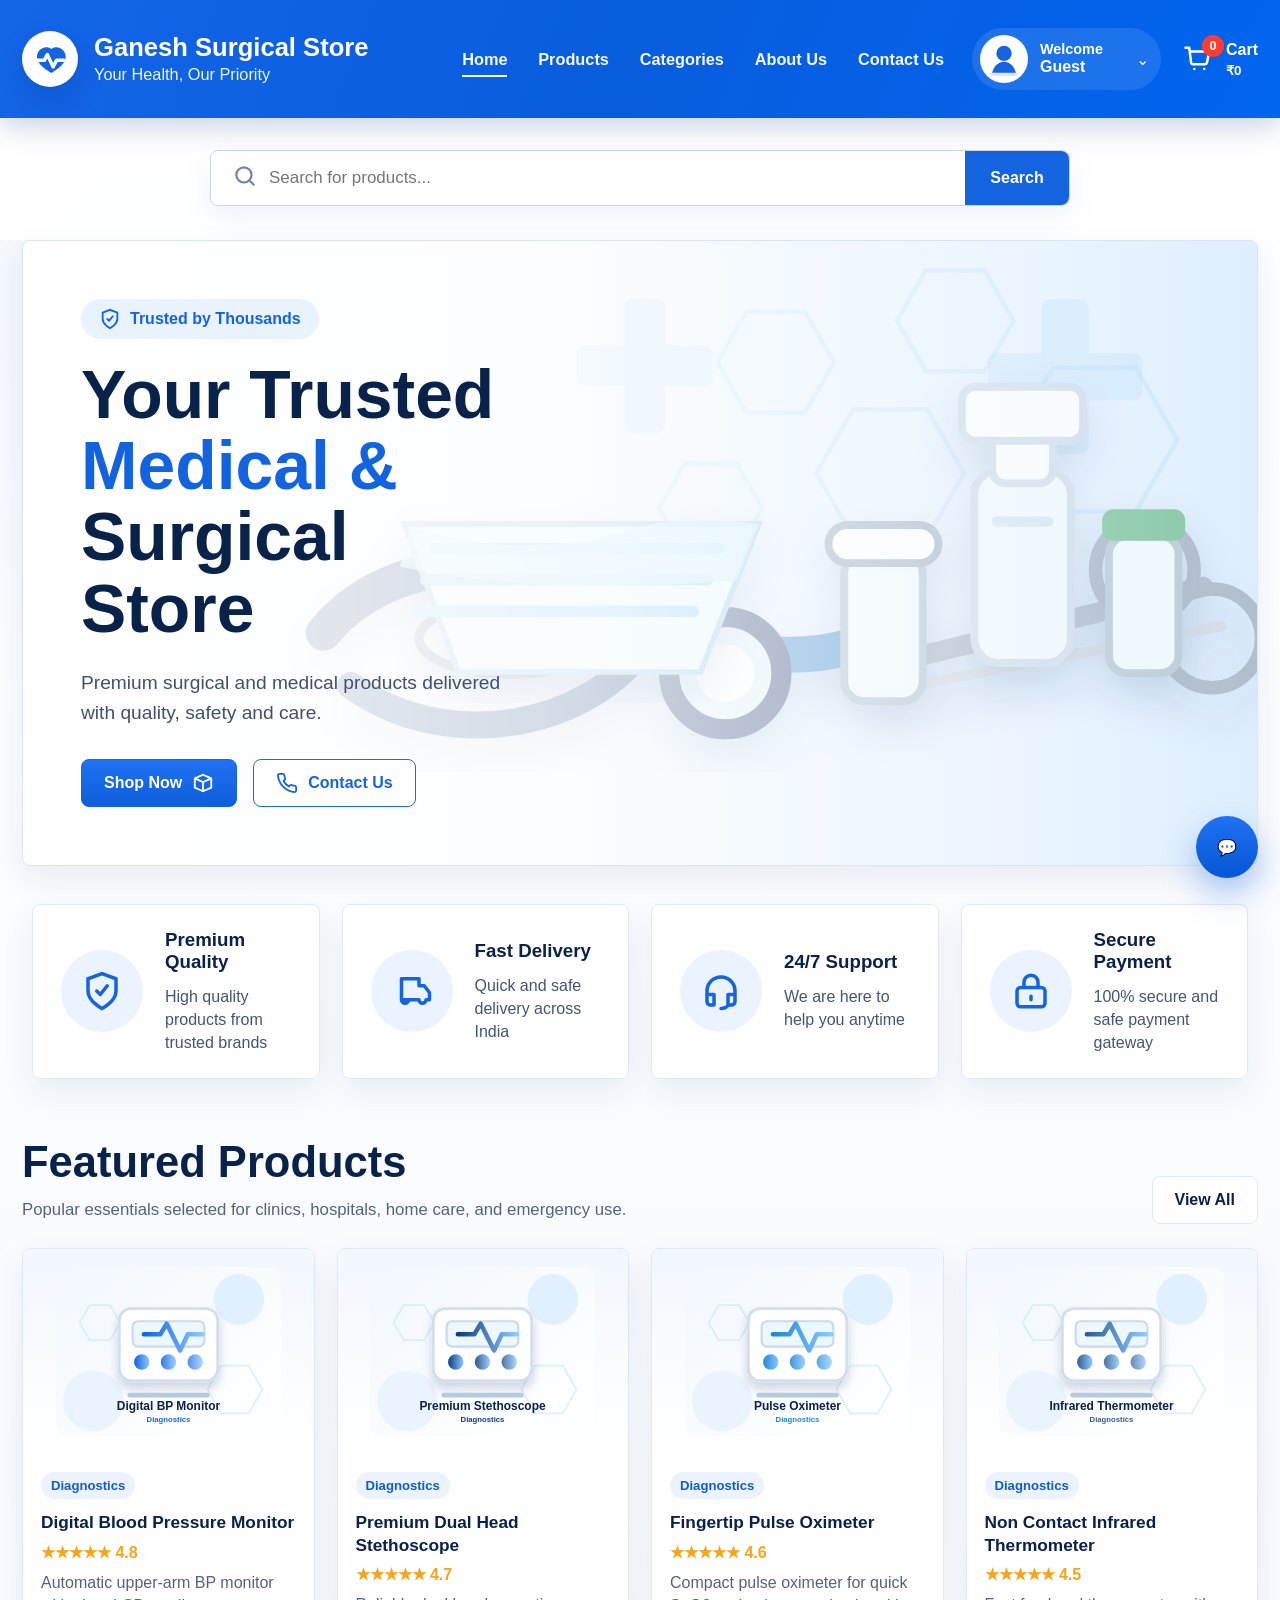
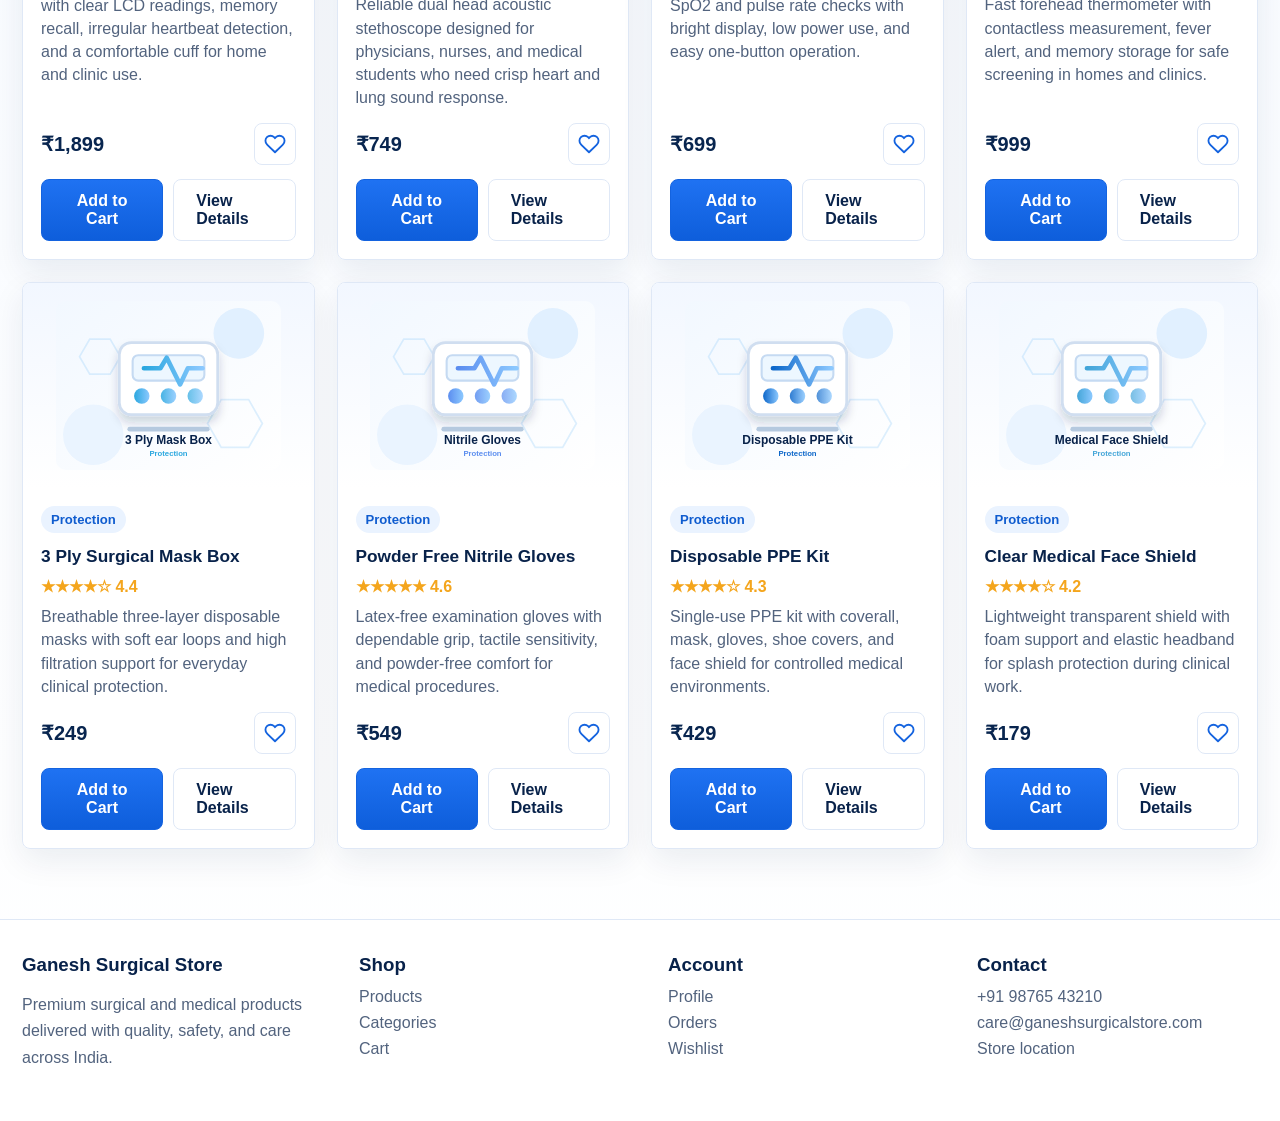
==== index.html @ 13bf4e9e "Add files via upload" ====
<!DOCTYPE html>
<html lang="en">
<head>
  <meta charset="UTF-8">
  <meta name="viewport" content="width=device-width, initial-scale=1.0">
  <title>Ganesh Surgical Store | Home</title>
  <link rel="stylesheet" href="css/styles.css">
</head>
<body data-page="home">
  <div id="app-header"></div>
  <main id="page-root"></main>
  <div id="app-footer"></div>
  <div id="chatbot-root"></div>
  <script src="js/data.js"></script>
  <script src="js/app.js"></script>
</body>
</html>
---- css/styles.css ----
:root {
  --blue: #1463df;
  --blue-dark: #0756d4;
  --blue-deep: #08254f;
  --blue-soft: #eaf3ff;
  --ink: #08224a;
  --muted: #52637e;
  --line: #dfe8f6;
  --danger: #e62929;
  --success: #168a5b;
  --white: #ffffff;
  --shadow: 0 22px 55px rgba(8, 34, 74, 0.13);
  --soft-shadow: 0 12px 32px rgba(8, 34, 74, 0.08);
  --radius: 8px;
}

* {
  box-sizing: border-box;
}

html {
  scroll-behavior: smooth;
  overscroll-behavior-y: none;
}

body {
  margin: 0;
  color: var(--ink);
  font-family: Inter, Segoe UI, Roboto, Helvetica, Arial, sans-serif;
  background:
    radial-gradient(circle at 12% 10%, rgba(20, 99, 223, 0.06), transparent 28rem),
    linear-gradient(180deg, #ffffff 0%, #f8fbff 54%, #ffffff 100%);
}

body.menu-open,
body.chat-open {
  overflow: hidden;
  touch-action: none;
}

.mobile-wishlist,
.mobile-drawer,
.menu-overlay,
.mobile-bottom-nav,
.mobile-product-title {
  display: none;
}

a {
  color: inherit;
  text-decoration: none;
}

button,
input,
textarea,
select {
  font: inherit;
}

button {
  cursor: pointer;
}

img {
  max-width: 100%;
  display: block;
}

.container {
  width: min(100% - 44px, 1500px);
  margin: 0 auto;
}

.site-header {
  position: sticky;
  top: 0;
  z-index: 50;
  color: #fff;
  background: linear-gradient(112deg, #1465e8 0%, #085ddd 48%, #0065ef 100%);
  box-shadow: 0 10px 26px rgba(5, 53, 127, 0.2);
}

.topbar {
  min-height: 118px;
  display: grid;
  grid-template-columns: 1.15fr 1.1fr auto;
  gap: 28px;
  align-items: center;
}

.brand {
  display: inline-flex;
  align-items: center;
  gap: 16px;
  min-width: 260px;
}

.brand > span {
  display: grid;
  gap: 4px;
}

.brand-logo {
  width: 56px;
  height: 56px;
  border-radius: 50%;
  background: #fff;
  padding: 7px;
  box-shadow: 0 12px 28px rgba(2, 40, 105, 0.18);
}

.brand-title {
  margin: 0;
  font-size: clamp(1.35rem, 2vw, 1.85rem);
  line-height: 1.08;
  font-weight: 800;
  letter-spacing: 0;
}

.brand-tagline {
  display: block;
  margin: 0;
  font-size: 1.02rem;
  opacity: 0.93;
}

.nav {
  display: flex;
  align-items: center;
  justify-content: center;
  gap: clamp(18px, 2.4vw, 40px);
}

.nav a {
  position: relative;
  font-size: 1.02rem;
  font-weight: 650;
  opacity: 0.96;
  padding: 8px 0;
  white-space: nowrap;
}

.nav a::after {
  content: "";
  position: absolute;
  left: 0;
  right: 0;
  bottom: 0;
  height: 2px;
  background: #fff;
  transform: scaleX(0);
  transform-origin: left;
  transition: transform 180ms ease;
}

.nav a.active::after,
.nav a:hover::after {
  transform: scaleX(1);
}

.header-actions {
  display: flex;
  align-items: center;
  justify-content: flex-end;
  gap: 18px;
}

.mobile-toggle {
  display: none;
  width: 44px;
  height: 44px;
  border: 1px solid rgba(255, 255, 255, 0.35);
  border-radius: var(--radius);
  background: rgba(255, 255, 255, 0.12);
  color: #fff;
}

.mobile-toggle span {
  display: block;
  width: 20px;
  height: 2px;
  margin: 4px auto;
  background: currentColor;
}

.account {
  position: relative;
}

.account-button {
  display: flex;
  align-items: center;
  gap: 12px;
  border: 0;
  border-radius: 999px;
  padding: 7px 12px 7px 8px;
  color: #fff;
  background: rgba(255, 255, 255, 0.1);
  transition: transform 180ms ease, background 180ms ease;
}

.account-button:hover {
  transform: translateY(-1px);
  background: rgba(255, 255, 255, 0.16);
}

.avatar {
  width: 48px;
  height: 48px;
  border-radius: 50%;
  object-fit: cover;
  background: #fff;
  border: 3px solid rgba(255, 255, 255, 0.7);
}

.account-copy {
  text-align: left;
  line-height: 1.1;
  min-width: 84px;
}

.account-copy small {
  display: block;
  font-size: 0.9rem;
  font-weight: 550;
}

.account-copy strong {
  display: block;
  max-width: 110px;
  overflow: hidden;
  text-overflow: ellipsis;
  white-space: nowrap;
  font-size: 1rem;
}

.account-menu {
  position: absolute;
  top: calc(100% + 14px);
  right: 0;
  min-width: 210px;
  border: 1px solid var(--line);
  border-radius: var(--radius);
  background: #fff;
  color: var(--ink);
  box-shadow: var(--shadow);
  padding: 8px;
  opacity: 0;
  transform: translateY(-8px);
  pointer-events: none;
  transition: opacity 180ms ease, transform 180ms ease;
}

.account.open .account-menu {
  opacity: 1;
  transform: translateY(0);
  pointer-events: auto;
}

.account-menu a,
.account-menu button {
  display: flex;
  align-items: center;
  gap: 12px;
  width: 100%;
  border: 0;
  border-radius: 6px;
  padding: 13px 14px;
  background: transparent;
  color: var(--ink);
  text-align: left;
  font-weight: 650;
}

.account-menu a:hover,
.account-menu button:hover {
  background: var(--blue-soft);
}

.account-menu button {
  color: var(--danger);
}

.cart-link {
  display: grid;
  grid-template-columns: 38px auto;
  gap: 9px;
  align-items: center;
  color: #fff;
  font-weight: 750;
}

.cart-icon {
  position: relative;
  width: 38px;
  height: 38px;
  display: grid;
  place-items: center;
}

.cart-count {
  position: absolute;
  top: -5px;
  right: -7px;
  min-width: 22px;
  height: 22px;
  display: grid;
  place-items: center;
  border-radius: 999px;
  background: #ff3c2f;
  font-size: 0.78rem;
}

.cart-link small {
  display: block;
  margin-top: 4px;
  font-weight: 600;
}

.search-band {
  padding: 32px 0 34px;
  background: rgba(255, 255, 255, 0.92);
  backdrop-filter: blur(8px);
}

.search-shell {
  position: relative;
  width: min(860px, 100%);
  margin: 0 auto;
  display: grid;
  grid-template-columns: 1fr 104px;
  border: 1px solid #c9d6ea;
  border-radius: var(--radius);
  background: #fff;
  overflow: visible;
  box-shadow: 0 10px 30px rgba(20, 99, 223, 0.08);
}

.search-shell input {
  width: 100%;
  border: 0;
  outline: 0;
  padding: 17px 22px 17px 58px;
  border-radius: var(--radius) 0 0 var(--radius);
  color: var(--ink);
  font-size: 1.06rem;
}

.search-shell .search-symbol {
  position: absolute;
  left: 21px;
  top: 50%;
  transform: translateY(-50%);
  color: #7184a1;
}

.search-shell button {
  border: 0;
  border-radius: 0 var(--radius) var(--radius) 0;
  color: #fff;
  background: var(--blue);
  font-weight: 750;
}

.suggestions {
  position: absolute;
  top: calc(100% + 8px);
  left: 0;
  right: 0;
  z-index: 12;
  display: none;
  border: 1px solid var(--line);
  border-radius: var(--radius);
  background: #fff;
  box-shadow: var(--shadow);
  overflow: hidden;
}

.suggestions.visible {
  display: block;
}

.suggestion-item {
  display: flex;
  align-items: center;
  gap: 12px;
  width: 100%;
  border: 0;
  border-bottom: 1px solid #eef3fb;
  padding: 10px 14px;
  background: #fff;
  color: var(--ink);
  text-align: left;
}

.suggestion-item:hover {
  background: var(--blue-soft);
}

.suggestion-item img {
  width: 42px;
  height: 42px;
  border-radius: 6px;
  object-fit: cover;
}

.hero {
  margin-top: 0;
  min-height: 548px;
  display: grid;
  grid-template-columns: minmax(340px, 0.92fr) 1.08fr;
  align-items: center;
  gap: 24px;
  border: 1px solid #d9e5f5;
  border-radius: var(--radius);
  overflow: hidden;
  background:
    linear-gradient(90deg, rgba(255, 255, 255, 0.96) 0%, rgba(255, 255, 255, 0.82) 44%, rgba(234, 245, 255, 0.44) 100%),
    url("../assets/hero-medical.svg") right center / cover no-repeat;
  box-shadow: var(--soft-shadow);
}

.hero-content {
  padding: clamp(36px, 5vw, 58px);
  animation: rise 420ms ease both;
}

.trust-badge {
  display: inline-flex;
  align-items: center;
  gap: 9px;
  margin-bottom: 20px;
  padding: 9px 18px;
  border-radius: 999px;
  background: #e9f2ff;
  color: var(--blue);
  font-weight: 800;
}

.hero h1 {
  max-width: 560px;
  margin: 0;
  font-size: clamp(3rem, 5.3vw, 5rem);
  line-height: 1.05;
  font-weight: 900;
  letter-spacing: 0;
}

.hero h1 span {
  color: #1263df;
}

.hero p {
  max-width: 540px;
  margin: 24px 0 30px;
  color: #40516d;
  font-size: clamp(1.05rem, 1.5vw, 1.35rem);
  line-height: 1.58;
}

.hero-actions,
.actions {
  display: flex;
  flex-wrap: wrap;
  gap: 16px;
  align-items: center;
}

.btn {
  display: inline-flex;
  align-items: center;
  justify-content: center;
  gap: 10px;
  min-height: 48px;
  border: 1px solid transparent;
  border-radius: var(--radius);
  padding: 12px 22px;
  font-weight: 800;
  color: var(--blue);
  background: #fff;
  transition: transform 180ms ease, box-shadow 180ms ease, background 180ms ease;
}

.btn:hover {
  transform: translateY(-2px);
  box-shadow: 0 12px 24px rgba(8, 34, 74, 0.14);
}

.btn.primary {
  color: #fff;
  border-color: var(--blue);
  background: linear-gradient(180deg, #1f72f2, #0e5edb);
}

.btn.outline {
  border-color: #1d68e4;
  background: #fff;
}

.btn.ghost {
  border-color: var(--line);
  color: var(--ink);
  background: #fff;
}

.btn.danger {
  color: #fff;
  border-color: var(--danger);
  background: var(--danger);
}

.features {
  display: grid;
  grid-template-columns: repeat(4, 1fr);
  gap: 22px;
  padding: 38px 10px 18px;
}

.feature-card,
.card,
.panel,
.product-card,
.category-card,
.order-card,
.cart-row {
  border: 1px solid var(--line);
  border-radius: var(--radius);
  background: rgba(255, 255, 255, 0.94);
  box-shadow: var(--soft-shadow);
}

.feature-card {
  display: flex;
  gap: 22px;
  align-items: center;
  min-height: 142px;
  padding: 24px 28px;
  transition: transform 180ms ease, border-color 180ms ease;
}

.feature-card:hover,
.product-card:hover,
.category-card:hover {
  transform: translateY(-4px);
  border-color: #b8cdf0;
}

.feature-icon {
  flex: 0 0 82px;
  width: 82px;
  height: 82px;
  display: grid;
  place-items: center;
  border-radius: 50%;
  color: var(--blue);
  background: #eaf3ff;
}

.feature-card h3,
.panel h2,
.section-title h2,
.product-card h3 {
  margin: 0;
}

.feature-card p {
  margin: 12px 0 0;
  color: #435572;
  line-height: 1.45;
}

.page-section {
  padding: 42px 0 70px;
}

.section-title {
  display: flex;
  align-items: end;
  justify-content: space-between;
  gap: 18px;
  margin-bottom: 24px;
}

.section-title h1,
.section-title h2 {
  font-size: clamp(2rem, 3.4vw, 3.25rem);
  line-height: 1.1;
  letter-spacing: 0;
}

.section-title p {
  max-width: 680px;
  margin: 10px 0 0;
  color: var(--muted);
  font-size: 1.05rem;
  line-height: 1.6;
}

.toolbar {
  display: grid;
  grid-template-columns: minmax(220px, 1fr) 210px 190px;
  gap: 14px;
  margin-bottom: 24px;
}

.field,
.form-grid input,
.form-grid textarea,
.form-grid select,
.toolbar input,
.toolbar select {
  width: 100%;
  border: 1px solid #cdd9eb;
  border-radius: var(--radius);
  padding: 13px 14px;
  color: var(--ink);
  background: #fff;
  outline: none;
}

.field:focus,
.form-grid input:focus,
.form-grid textarea:focus,
.form-grid select:focus,
.toolbar input:focus,
.toolbar select:focus {
  border-color: var(--blue);
  box-shadow: 0 0 0 4px rgba(20, 99, 223, 0.12);
}

.product-grid {
  display: grid;
  grid-template-columns: repeat(4, minmax(0, 1fr));
  gap: 22px;
}

.product-card {
  position: relative;
  display: flex;
  flex-direction: column;
  min-height: 440px;
  overflow: hidden;
  transition: transform 180ms ease, border-color 180ms ease;
}

.product-media {
  height: 205px;
  padding: 18px;
  background: linear-gradient(180deg, #f2f7ff, #ffffff);
}

.product-media img {
  width: 100%;
  height: 100%;
  object-fit: contain;
}

.product-body {
  display: flex;
  flex: 1;
  flex-direction: column;
  padding: 18px;
}

.pill {
  display: inline-flex;
  align-items: center;
  width: fit-content;
  border-radius: 999px;
  padding: 6px 10px;
  color: #0f5ccf;
  background: var(--blue-soft);
  font-size: 0.82rem;
  font-weight: 800;
}

.product-card h3 {
  margin-top: 12px;
  font-size: 1.08rem;
  line-height: 1.32;
}

.rating {
  margin: 9px 0;
  color: #f4a51c;
  font-weight: 900;
}

.product-card p {
  flex: 1;
  margin: 0 0 14px;
  color: var(--muted);
  line-height: 1.45;
}

.price-row {
  display: flex;
  align-items: center;
  justify-content: space-between;
  gap: 12px;
  margin-bottom: 14px;
}

.price {
  font-size: 1.25rem;
  color: var(--blue-deep);
  font-weight: 900;
}

.icon-btn {
  width: 42px;
  height: 42px;
  display: inline-grid;
  place-items: center;
  border: 1px solid var(--line);
  border-radius: var(--radius);
  color: var(--blue);
  background: #fff;
  transition: transform 180ms ease, background 180ms ease;
}

.icon-btn:hover,
.icon-btn.active {
  color: #fff;
  background: var(--blue);
  transform: translateY(-1px);
}

.product-actions {
  display: grid;
  grid-template-columns: 1fr 1fr;
  gap: 10px;
}

.details-layout {
  display: grid;
  grid-template-columns: 0.85fr 1fr;
  gap: 28px;
  align-items: start;
}

.details-media,
.details-info,
.panel {
  padding: 26px;
}

.details-media img {
  width: 100%;
  aspect-ratio: 1 / 0.78;
  object-fit: contain;
  border-radius: var(--radius);
  background: linear-gradient(180deg, #f2f7ff, #fff);
}

.details-info h1 {
  margin: 12px 0 12px;
  font-size: clamp(2rem, 3.6vw, 3.5rem);
  line-height: 1.05;
}

.details-info p {
  color: var(--muted);
  line-height: 1.7;
}

.spec-list {
  display: grid;
  grid-template-columns: repeat(2, 1fr);
  gap: 10px;
  margin: 20px 0;
  padding: 0;
  list-style: none;
}

.spec-list li {
  border: 1px solid var(--line);
  border-radius: var(--radius);
  padding: 12px;
  background: #fbfdff;
}

.category-grid {
  display: grid;
  grid-template-columns: repeat(3, 1fr);
  gap: 22px;
}

.category-card {
  padding: 26px;
  transition: transform 180ms ease, border-color 180ms ease;
}

.category-card .feature-icon {
  margin-bottom: 18px;
}

.category-card h2 {
  margin: 0 0 10px;
}

.category-card p {
  min-height: 52px;
  color: var(--muted);
  line-height: 1.55;
}

.about-layout,
.contact-layout,
.profile-layout,
.auth-layout {
  display: grid;
  grid-template-columns: 0.82fr 1.18fr;
  gap: 28px;
  align-items: start;
}

.owner-card {
  overflow: hidden;
}

.owner-card img {
    width:100%;
    height:500px;
    object-fit:cover;
    object-position:center top;
    border-radius:20px;
}
  

.owner-card .panel {
  border: 0;
  border-radius: 0;
  box-shadow: none;
}

.story-grid {
  display: grid;
  gap: 18px;
}

.story-grid .panel p,
.contact-list,
.footer p {
  color: var(--muted);
  line-height: 1.65;
}

.contact-list {
  display: grid;
  gap: 12px;
  padding: 0;
  list-style: none;
}

.form-grid {
  display: grid;
  gap: 14px;
}

.form-grid label {
  display: grid;
  gap: 7px;
  color: var(--ink);
  font-weight: 750;
}

.form-grid textarea {
  min-height: 130px;
  resize: vertical;
}

.inline-fields {
  display: grid;
  grid-template-columns: repeat(2, 1fr);
  gap: 14px;
}

.notice {
  display: none;
  border-radius: var(--radius);
  padding: 12px 14px;
  color: #0b5b3e;
  background: #e8f8f0;
  font-weight: 700;
}

.notice.visible {
  display: block;
}

.auth-layout {
  grid-template-columns: 1fr 1fr;
}

.auth-copy {
  min-height: 430px;
  display: flex;
  flex-direction: column;
  justify-content: center;
  color: #fff;
  background: linear-gradient(135deg, #1463df, #082a61);
}

.auth-copy h1 {
  margin: 0;
  font-size: clamp(2.3rem, 4vw, 4rem);
  line-height: 1.08;
}

.auth-copy p {
  color: rgba(255, 255, 255, 0.88);
}

.profile-photo {
  width: 132px;
  height: 132px;
  border-radius: 50%;
  object-fit: cover;
  border: 5px solid #fff;
  box-shadow: var(--soft-shadow);
  background: var(--blue-soft);
}

.cart-layout {
  display: grid;
  grid-template-columns: 1fr 360px;
  gap: 24px;
  align-items: start;
}

.cart-list,
.orders-list {
  display: grid;
  gap: 16px;
}

.cart-row {
  display: grid;
  grid-template-columns: 120px 1fr auto;
  gap: 18px;
  align-items: center;
  padding: 16px;
}

.cart-row img {
  width: 120px;
  height: 100px;
  object-fit: contain;
  border-radius: var(--radius);
  background: #f2f7ff;
}

.qty {
  display: inline-grid;
  grid-template-columns: 36px 42px 36px;
  align-items: center;
  border: 1px solid var(--line);
  border-radius: var(--radius);
  overflow: hidden;
}

.qty button {
  height: 36px;
  border: 0;
  background: #f4f8ff;
  color: var(--blue);
  font-weight: 900;
}

.qty span {
  text-align: center;
  font-weight: 800;
}

.summary-line {
  display: flex;
  justify-content: space-between;
  gap: 16px;
  padding: 12px 0;
  border-bottom: 1px solid var(--line);
}

.summary-line.total {
  border-bottom: 0;
  font-size: 1.25rem;
  font-weight: 900;
}

.order-card {
  padding: 20px;
}

.order-head {
  display: flex;
  justify-content: space-between;
  gap: 16px;
  margin-bottom: 12px;
}

.order-items {
  display: grid;
  gap: 8px;
  margin: 0;
  padding: 0;
  list-style: none;
  color: var(--muted);
}

.empty-state {
  padding: 44px 24px;
  text-align: center;
}

.empty-state h2 {
  margin: 0 0 10px;
}

.empty-state p {
  color: var(--muted);
}

.chatbot {
  position: fixed;
  right: 22px;
  bottom: 22px;
  z-index: 70;
}

.chat-toggle {
  width: 62px;
  height: 62px;
  border: 0;
  border-radius: 50%;
  color: #fff;
  background: linear-gradient(180deg, #1f72f2, #0756d4);
  box-shadow: 0 16px 34px rgba(20, 99, 223, 0.35);
}

.chat-window {
  position: absolute;
  right: 0;
  bottom: 78px;
  width: min(360px, calc(100vw - 32px));
  border: 1px solid var(--line);
  border-radius: var(--radius);
  background: #fff;
  box-shadow: var(--shadow);
  overflow: hidden;
  opacity: 0;
  transform: translateY(12px);
  pointer-events: none;
  transition: opacity 180ms ease, transform 180ms ease;
}

.chatbot.open .chat-window {
  opacity: 1;
  transform: translateY(0);
  pointer-events: auto;
}

.chat-head {
  display: flex;
  justify-content: space-between;
  align-items: center;
  padding: 14px 16px;
  color: #fff;
  background: var(--blue);
}

.chat-log {
  height: 300px;
  overflow-y: auto;
  display: grid;
  gap: 10px;
  padding: 14px;
  background: #f7fbff;
  overscroll-behavior: contain;
  -webkit-overflow-scrolling: touch;
  touch-action: pan-y;
}

.msg {
  max-width: 84%;
  border-radius: var(--radius);
  padding: 10px 12px;
  line-height: 1.45;
  color: var(--ink);
  background: #fff;
  box-shadow: 0 3px 10px rgba(8, 34, 74, 0.06);
}

.msg.user {
  justify-self: end;
  color: #fff;
  background: var(--blue);
}

.quick-chips {
  display: flex;
  gap: 8px;
  flex-wrap: wrap;
  padding: 10px 14px 0;
}

.quick-chips button {
  border: 1px solid var(--line);
  border-radius: 999px;
  padding: 7px 10px;
  color: var(--blue);
  background: #fff;
  font-weight: 700;
}

.chat-form {
  display: grid;
  grid-template-columns: 1fr 48px;
  gap: 8px;
  padding: 12px;
}

.chat-form input {
  border: 1px solid var(--line);
  border-radius: var(--radius);
  padding: 10px;
}

.footer {
  padding: 34px 0;
  border-top: 1px solid var(--line);
  background: #fff;
}

.footer-grid {
  display: grid;
  grid-template-columns: 1.1fr repeat(3, 1fr);
  gap: 28px;
}

.footer h3 {
  margin: 0 0 12px;
}

.footer a {
  display: block;
  margin: 8px 0;
  color: var(--muted);
}

.fade-in {
  animation: rise 360ms ease both;
}

@keyframes rise {
  from {
    opacity: 0;
    transform: translateY(12px);
  }
  to {
    opacity: 1;
    transform: translateY(0);
  }
}

@media (max-width: 1120px) {
  .topbar {
    grid-template-columns: auto 1fr auto;
  }

  .nav {
    position: fixed;
    inset: 118px 0 auto 0;
    display: grid;
    gap: 0;
    padding: 12px 22px 22px;
    background: #075bd9;
    box-shadow: 0 18px 28px rgba(5, 53, 127, 0.22);
    opacity: 0;
    transform: translateY(-12px);
    pointer-events: none;
    transition: opacity 180ms ease, transform 180ms ease;
  }

  body.menu-open .nav {
    opacity: 1;
    transform: translateY(0);
    pointer-events: auto;
  }

  .nav a {
    padding: 14px 0;
  }

  .mobile-toggle {
    display: block;
  }

  .product-grid {
    grid-template-columns: repeat(3, minmax(0, 1fr));
  }

  .features,
  .footer-grid {
    grid-template-columns: repeat(2, 1fr);
  }

  .hero {
    grid-template-columns: 1fr;
    min-height: 520px;
  }
}

@media (max-width: 820px) {
  html,
  body {
    min-height: 100%;
    background: #fff;
  }

  body {
    padding-top: 82px;
    padding-bottom: calc(76px + env(safe-area-inset-bottom));
    overflow-x: hidden;
  }

  .container {
    width: min(100% - 28px, 1500px);
  }

  .site-header {
    position: fixed;
    inset: 0 0 auto;
    height: 82px;
  }

  .topbar {
    min-height: 82px;
    grid-template-columns: 48px minmax(0, 1fr) 48px;
    gap: 8px;
  }

  .brand-logo {
    width: 46px;
    height: 46px;
  }

  .brand {
    grid-column: 2;
    justify-self: center;
    min-width: 0;
    gap: 10px;
  }

  .brand-title {
    max-width: 190px;
    font-size: 1.12rem;
    line-height: 1.12;
  }

  .brand-tagline,
  .account-copy,
  .cart-link span {
    display: none;
  }

  .nav {
    display: none;
  }

  .header-actions {
    display: none;
  }

  .mobile-toggle {
    grid-column: 1;
    display: block;
    width: 46px;
    height: 46px;
    padding: 0;
    border: 0;
    background: transparent;
  }

  .mobile-toggle span {
    width: 25px;
    height: 3px;
    margin: 5px auto;
    border-radius: 3px;
  }

  .mobile-wishlist {
    grid-column: 3;
    display: grid;
    width: 46px;
    height: 46px;
    place-items: center;
    justify-self: end;
    border: 1px solid rgba(255,255,255,.55);
    border-radius: 12px;
  }

  .mobile-wishlist svg {
    width: 27px;
    height: 27px;
  }

  .menu-overlay {
    position: fixed;
    inset: 0;
    z-index: 80;
    display: block;
    visibility: hidden;
    background: rgba(3, 20, 48, .52);
    opacity: 0;
    transition: opacity 220ms ease, visibility 220ms ease;
  }

  .mobile-drawer {
    position: fixed;
    inset: 0 auto 0 0;
    z-index: 81;
    display: flex;
    width: min(84vw, 340px);
    flex-direction: column;
    background: #fff;
    box-shadow: 18px 0 44px rgba(3, 28, 69, .22);
    transform: translateX(-105%);
    transition: transform 240ms cubic-bezier(.2,.75,.25,1);
  }

  body.menu-open .menu-overlay {
    visibility: visible;
    opacity: 1;
  }

  body.menu-open .mobile-drawer {
    transform: translateX(0);
  }

  .drawer-head {
    display: grid;
    grid-template-columns: 50px 1fr 42px;
    gap: 12px;
    align-items: center;
    padding: 18px 16px;
    color: #fff;
    background: linear-gradient(135deg, #1465e8, #0756d4);
  }

  .drawer-head img {
    width: 50px;
    height: 50px;
    padding: 6px;
    border-radius: 50%;
    background: #fff;
  }

  .drawer-head strong,
  .drawer-head small {
    display: block;
  }

  .drawer-head small {
    margin-top: 4px;
    opacity: .85;
  }

  .drawer-close {
    width: 42px;
    height: 42px;
    border: 0;
    color: #fff;
    background: transparent;
    font-size: 2rem;
  }

  .drawer-links {
    overflow-y: auto;
    padding: 10px 12px calc(20px + env(safe-area-inset-bottom));
  }

  .drawer-links a,
  .drawer-links button {
    display: flex;
    width: 100%;
    min-height: 48px;
    align-items: center;
    justify-content: space-between;
    border: 0;
    border-bottom: 1px solid #eef3fb;
    padding: 10px 12px;
    color: var(--ink);
    background: transparent;
    font-weight: 700;
    text-align: left;
  }

  .drawer-links .drawer-logout {
    color: var(--danger);
  }

  .drawer-cart-count {
    min-width: 24px;
    height: 24px;
    display: grid;
    place-items: center;
    border-radius: 50%;
    color: #fff;
    background: var(--blue);
    font-size: .75rem;
  }

  .mobile-bottom-nav {
    position: fixed;
    inset: auto 0 0;
    z-index: 60;
    display: grid;
    grid-template-columns: repeat(4, 1fr);
    min-height: calc(68px + env(safe-area-inset-bottom));
    padding: 6px 4px env(safe-area-inset-bottom);
    border-top: 1px solid #dfe5ee;
    background: rgba(255,255,255,.98);
    box-shadow: 0 -8px 24px rgba(8,34,74,.08);
    backdrop-filter: blur(12px);
  }

  .mobile-bottom-nav a {
    display: flex;
    min-width: 0;
    min-height: 56px;
    flex-direction: column;
    align-items: center;
    justify-content: center;
    gap: 3px;
    color: #6b7280;
    font-size: .74rem;
    transition: color 160ms ease, transform 160ms ease;
  }

  .mobile-bottom-nav a:active {
    transform: scale(.94);
  }

  .mobile-bottom-nav a.active {
    color: var(--blue);
    font-weight: 800;
  }

  .bottom-icon {
    position: relative;
    width: 28px;
    height: 28px;
  }

  .bottom-icon svg {
    width: 28px;
    height: 28px;
    fill: none;
    stroke: currentColor;
    stroke-width: 1.8;
    stroke-linecap: round;
    stroke-linejoin: round;
  }

  .mobile-bottom-nav a.active:first-child svg path {
    fill: currentColor;
  }

  .bottom-cart-count {
    position: absolute;
    top: -7px;
    right: -9px;
    min-width: 19px;
    height: 19px;
    display: grid;
    place-items: center;
    border: 2px solid #fff;
    border-radius: 50%;
    color: #fff;
    background: #ef3340;
    font-size: .65rem;
  }

  .chatbot {
    right: 16px;
    bottom: calc(84px + env(safe-area-inset-bottom));
  }

  .search-band {
    padding: 18px 0 20px;
  }

  .search-shell {
    grid-template-columns: 1fr 84px;
  }

  .search-shell input {
    padding-left: 48px;
    font-size: 0.98rem;
  }

  .hero {
    min-height: auto;
    background:
      linear-gradient(180deg, rgba(255, 255, 255, 0.98) 0%, rgba(255, 255, 255, 0.92) 62%, rgba(234, 245, 255, 0.7) 100%),
      url("../assets/hero-medical.svg") center bottom / cover no-repeat;
  }

  .hero-content {
    padding: 34px 24px 260px;
  }

  .features,
  .product-grid,
  .category-grid,
  .details-layout,
  .about-layout,
  .contact-layout,
  .profile-layout,
  .auth-layout,
  .cart-layout,
  .footer-grid {
    grid-template-columns: 1fr;
  }

  .product-grid {
    grid-template-columns: repeat(2, minmax(0, 1fr));
    gap: 14px;
  }

  body[data-page="home"] .product-grid {
    grid-template-columns: none;
    grid-auto-flow: column;
    grid-auto-columns: minmax(220px, 72vw);
    overflow-x: auto;
    padding: 2px 2px 16px;
    scroll-snap-type: x proximity;
    scrollbar-width: none;
  }

  body[data-page="home"] .features {
    display: none;
  }

  body[data-page="home"] .page-section {
    padding-top: 34px;
  }

  body[data-page="home"] .section-title p {
    display: none;
  }

  .desktop-product-title {
    display: none;
  }

  .mobile-product-title {
    display: inline;
  }

  body[data-page="home"] .product-grid::-webkit-scrollbar {
    display: none;
  }

  body[data-page="home"] .product-card {
    scroll-snap-align: start;
  }

  .toolbar {
    grid-template-columns: 1fr;
  }

  .inline-fields {
    grid-template-columns: 1fr;
  }

  .cart-row {
    grid-template-columns: 86px 1fr;
  }

  .cart-row img {
    width: 86px;
    height: 78px;
  }

  .cart-row .actions {
    grid-column: 1 / -1;
  }

  .section-title {
    display: block;
  }

  .section-title h1,
  .section-title h2 {
    font-size: 1.65rem;
  }

  .page-section {
    padding: 32px 0 48px;
  }

  .btn,
  button,
  .drawer-links a {
    touch-action: manipulation;
  }
}

@media (max-width: 520px) {
  .brand-title {
    max-width: 150px;
    font-size: 1rem;
  }

  .hero h1 {
    font-size: 2.65rem;
  }

  .feature-card {
    align-items: flex-start;
    padding: 20px;
  }

  .feature-icon {
    flex-basis: 64px;
    width: 64px;
    height: 64px;
  }

  .product-actions,
  .spec-list {
    grid-template-columns: 1fr;
  }

  .product-grid {
    grid-template-columns: 1fr;
  }

  body[data-page="home"] .product-grid {
    grid-template-columns: none;
  }

  .auth-copy {
    min-height: auto;
  }
}
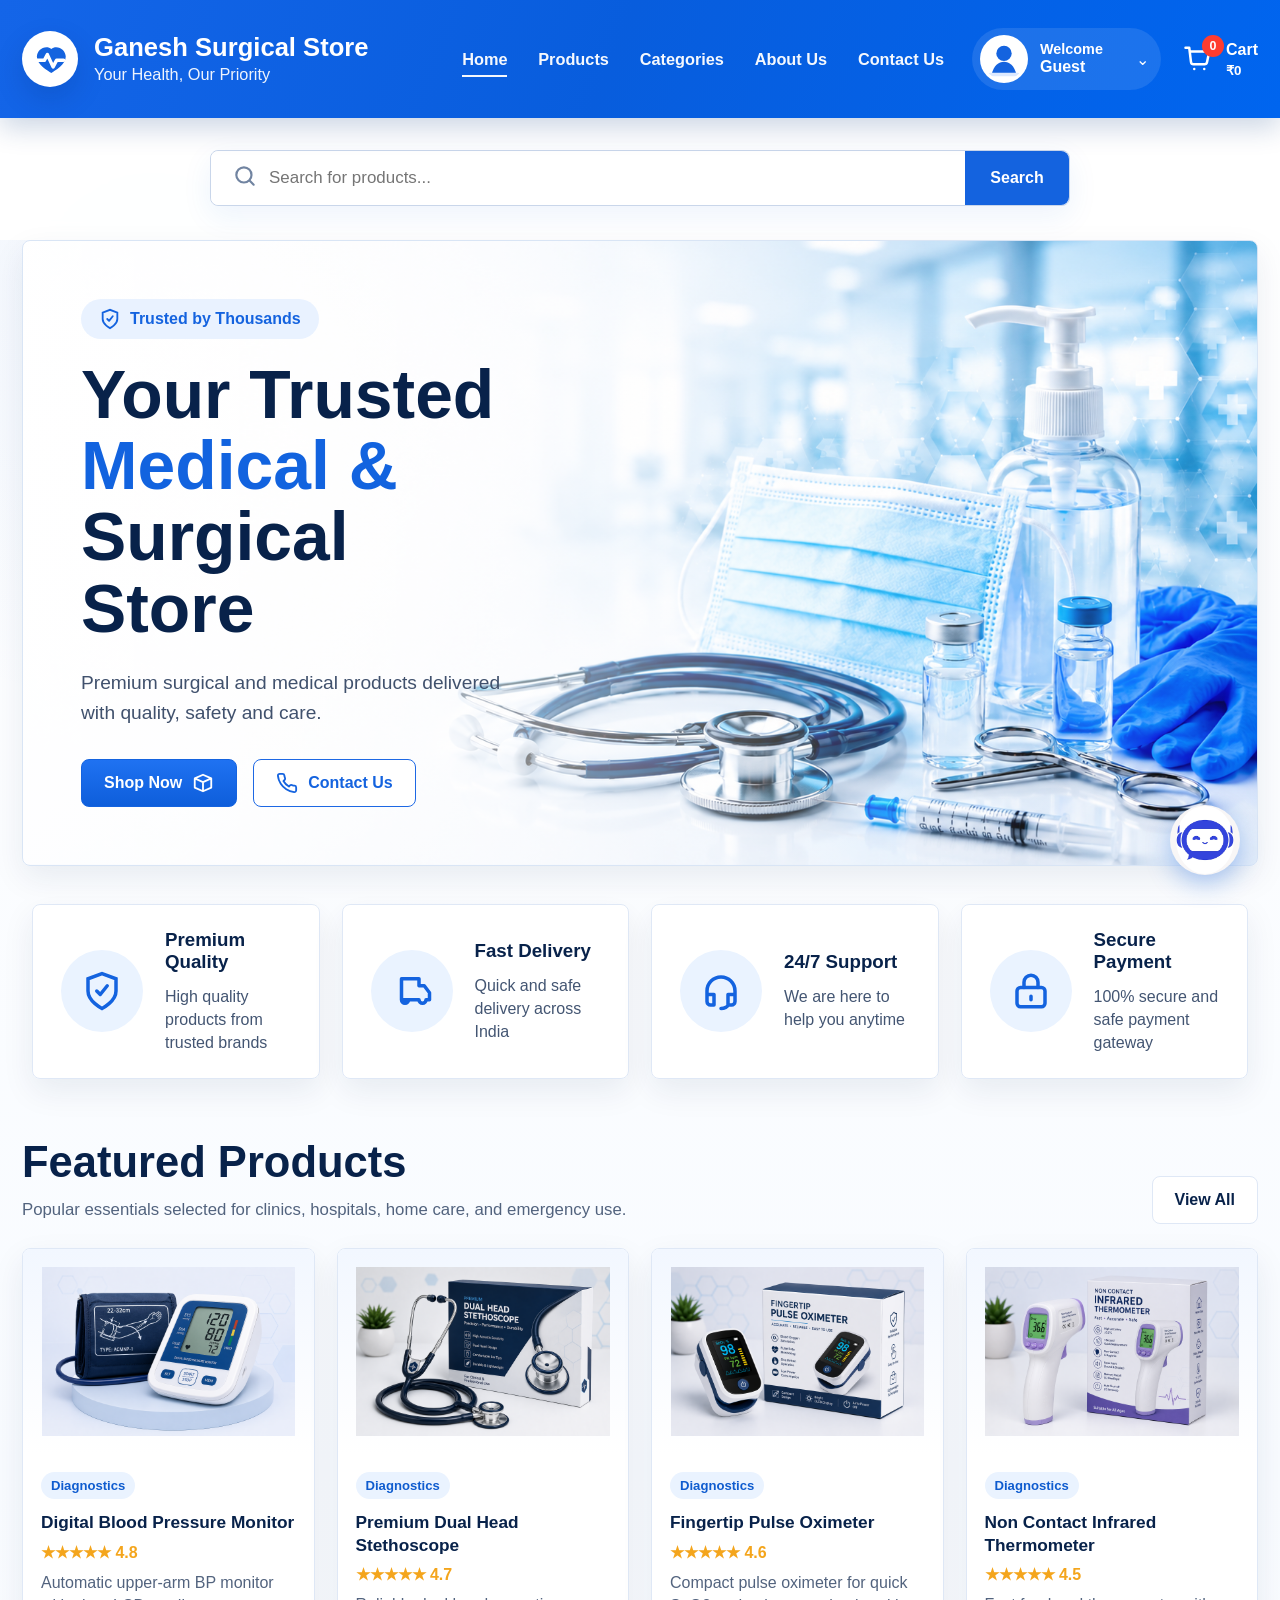
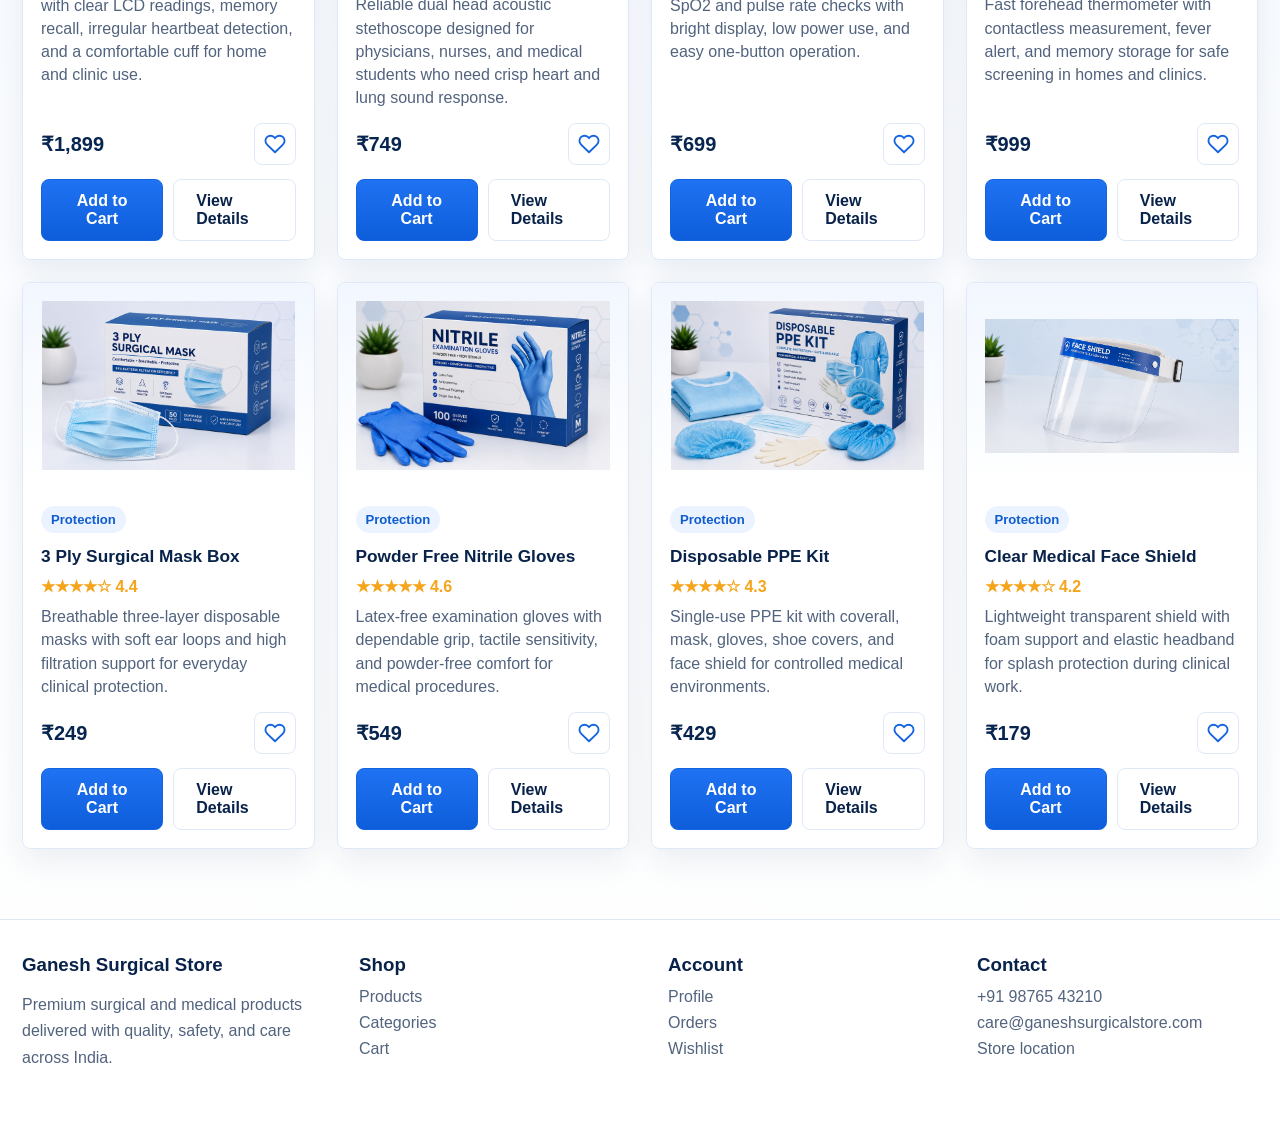
==== commit eb32a43a: "added logo favicon.ico" ====
--- a/index.html
+++ b/index.html
@@ -5,6 +5,7 @@
   <meta name="viewport" content="width=device-width, initial-scale=1.0">
   <title>Ganesh Surgical Store | Home</title>
   <link rel="stylesheet" href="css/styles.css">
+  <link rel="icon" type="image/svg+xml" href="assets/images/logo.svg">
 </head>
 <body data-page="home">
   <div id="app-header"></div>
--- a/css/styles.css
+++ b/css/styles.css
@@ -406,19 +406,31 @@
 }
 
 .hero {
-  margin-top: 0;
-  min-height: 548px;
-  display: grid;
-  grid-template-columns: minmax(340px, 0.92fr) 1.08fr;
-  align-items: center;
-  gap: 24px;
-  border: 1px solid #d9e5f5;
-  border-radius: var(--radius);
-  overflow: hidden;
-  background:
-    linear-gradient(90deg, rgba(255, 255, 255, 0.96) 0%, rgba(255, 255, 255, 0.82) 44%, rgba(234, 245, 255, 0.44) 100%),
-    url("../assets/hero-medical.svg") right center / cover no-repeat;
-  box-shadow: var(--soft-shadow);
+    margin-top: 0;
+    min-height: 548px;
+    display: grid;
+    grid-template-columns: minmax(340px, 0.92fr) 1.08fr;
+    align-items: center;
+    gap: 24px;
+    border: 1px solid #d9e5f5;
+    border-radius: var(--radius);
+    overflow: hidden;
+
+    background:
+        linear-gradient(
+            90deg,
+            rgba(255,255,255,0.92) 0%,
+            rgba(255,255,255,0.55) 38%,
+            rgba(255,255,255,0.12) 72%,
+            rgba(255,255,255,0.02) 100%
+        ),
+        url("../assets/hero-medical.png");
+
+    background-position: right center;
+    background-repeat: no-repeat;
+    background-size: cover;
+
+    box-shadow: var(--soft-shadow);
 }
 
 .hero-content {
@@ -1023,29 +1035,51 @@
 
 .chatbot {
   position: fixed;
-  right: 22px;
+  right: 40px;
   bottom: 22px;
   z-index: 70;
 }
 
-.chat-toggle {
-  width: 62px;
-  height: 62px;
-  border: 0;
-  border-radius: 50%;
-  color: #fff;
-  background: linear-gradient(180deg, #1f72f2, #0756d4);
-  box-shadow: 0 16px 34px rgba(20, 99, 223, 0.35);
-}
+
+.chat-toggle{
+    width:70px;
+    height:70px;
+    border:none;
+    border-radius:50%;
+    background:#f8f6f6;
+    overflow:hidden;
+    cursor:pointer;
+    
+    box-shadow:0 8px 25px rgba(20,99,223,.35);
+    transition:.3s;
+    animation:chatPulse 2.5s infinite;
+}
+
+.chat-toggle:hover{
+    transform:scale(1.08);
+}
+
+.chat-toggle img{
+    width:100%;
+    height:100%;
+    object-fit:cover;
+    border-radius:50%;
+}
+.chatbot.open .chat-toggle{
+    opacity: 0;
+    pointer-events: none;
+}
+
+
 
 .chat-window {
   position: absolute;
   right: 0;
-  bottom: 78px;
+  bottom: 10px;
   width: min(360px, calc(100vw - 32px));
   border: 1px solid var(--line);
   border-radius: var(--radius);
-  background: #fff;
+  background: #f8f6f6;
   box-shadow: var(--shadow);
   overflow: hidden;
   opacity: 0;
@@ -1059,6 +1093,7 @@
   transform: translateY(0);
   pointer-events: auto;
 }
+
 
 .chat-head {
   display: flex;
@@ -1167,6 +1202,8 @@
   .topbar {
     grid-template-columns: auto 1fr auto;
   }
+
+ 
 
   .nav {
     position: fixed;
@@ -1486,6 +1523,20 @@
     right: 16px;
     bottom: calc(84px + env(safe-area-inset-bottom));
   }
+  .chat-window{
+    width: calc(100vw - 24px);
+    max-width: 340px;
+    right: 0;
+    bottom: 80px;
+}
+
+.chat-log{
+    height:220px;
+}
+
+.chat-form input{
+    font-size:16px;
+}
 
   .search-band {
     padding: 18px 0 20px;
@@ -1606,6 +1657,10 @@
   .drawer-links a {
     touch-action: manipulation;
   }
+  .chat-toggle{
+    width:60px;
+    height:60px;
+}
 }
 
 @media (max-width: 520px) {
@@ -1646,3 +1701,23 @@
     min-height: auto;
   }
 }
+
+@keyframes chatPulse{
+
+0%{
+transform:scale(1);
+box-shadow:0 0 0 0 rgba(20,99,223,.45);
+}
+
+70%{
+transform:scale(1.05);
+box-shadow:0 0 0 18px rgba(20,99,223,0);
+}
+
+100%{
+transform:scale(1);
+box-shadow:0 0 0 0 rgba(20,99,223,0);
+}
+
+}
+
